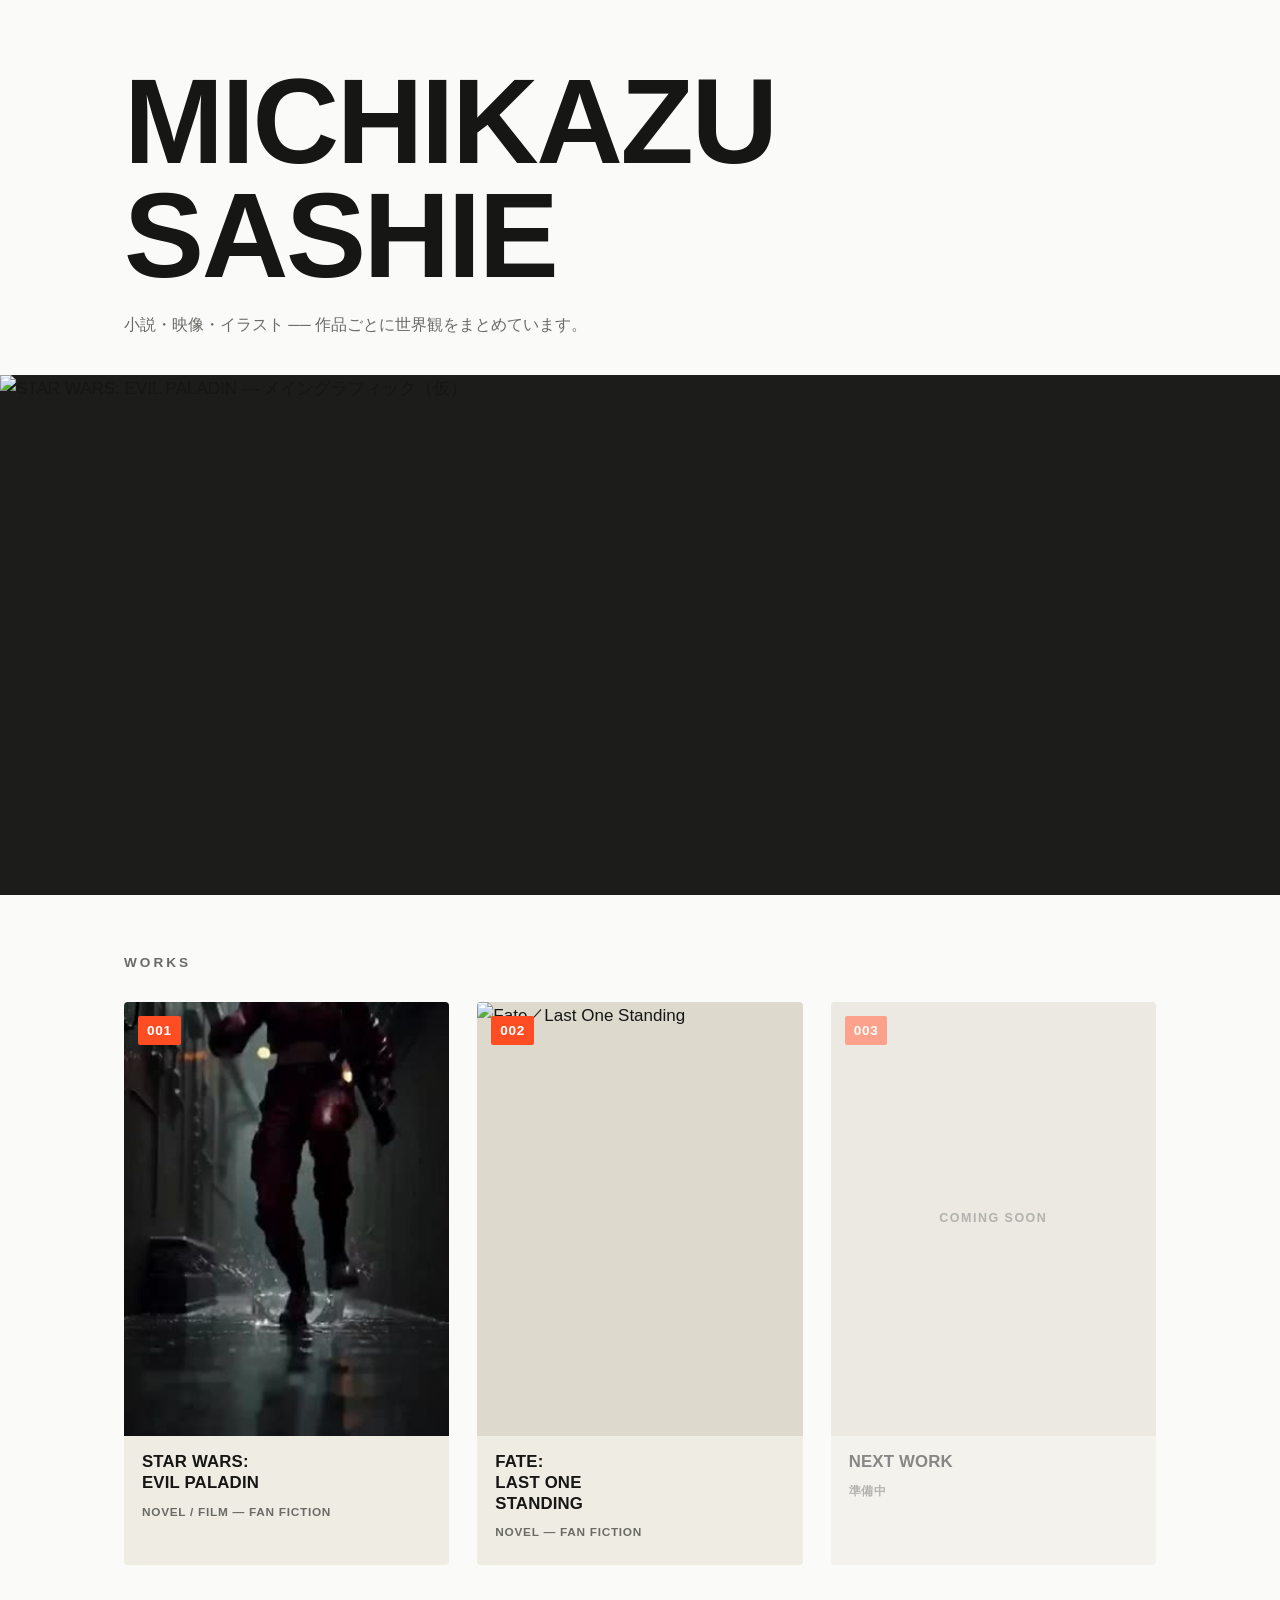
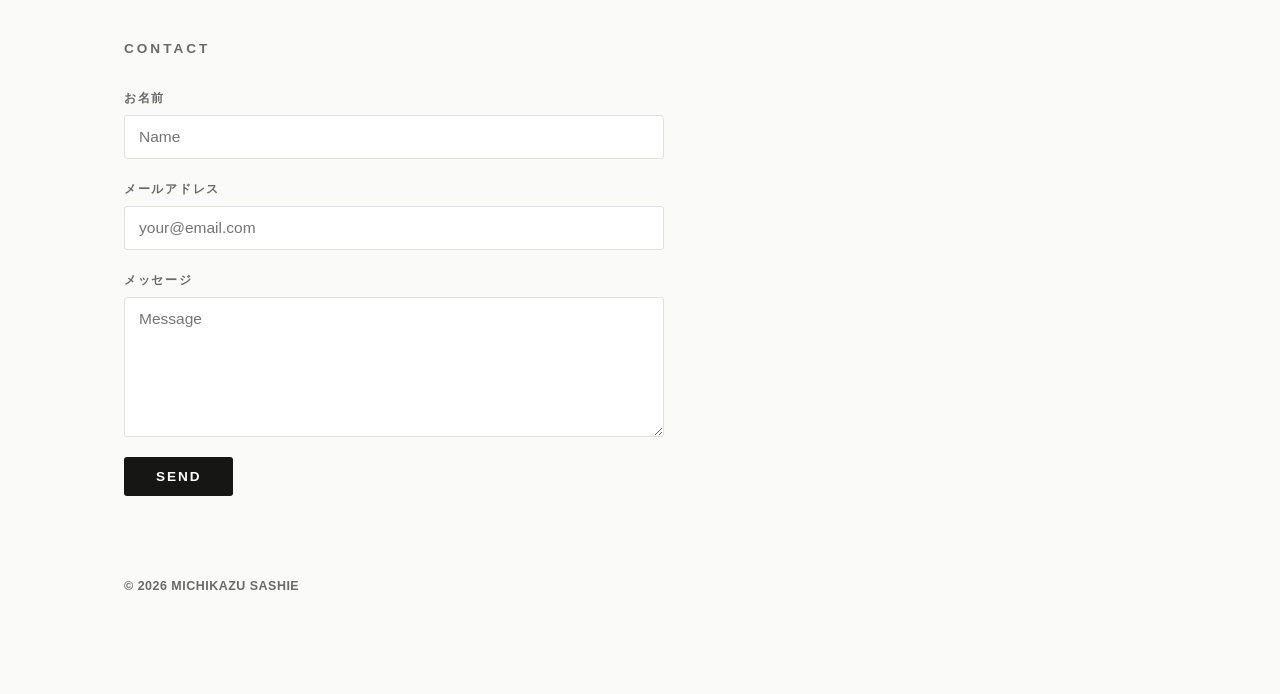
==== index.html @ 1772a20f "Add files via upload" ====
<!DOCTYPE html>
<html lang="ja">
<head>
<meta charset="UTF-8">
<meta name="viewport" content="width=device-width, initial-scale=1.0">
<title>MICHIKAZU SASHIE | 創作のページ</title>
<link rel="stylesheet" href="style.css">
</head>
<body>

  <div class="wrap wrap--top">
    <section class="hero">
      <h1 class="hero-name">MICHIKAZU<br>SASHIE</h1>
      <p class="hero-sub">小説・映像・イラスト ── 作品ごとに世界観をまとめています。</p>
    </section>
  </div>

  <div class="hero-banner">
    <img src="assets/hero-banner.png" alt="STAR WARS: EVIL PALADIN — メイングラフィック（仮）">
  </div>

  <div class="wrap wrap--bottom">
    <section class="works">
      <h2 class="section-title">WORKS</h2>

      <div class="work-grid">

        <a class="work-card" href="works/star-wars-evil-paladin/index.html">
          <span class="work-num">001</span>
          <div class="work-thumb">
            <img src="assets/work-star-wars-evil-paladin.jpg" alt="STAR WARS: EVIL PALADIN">
          </div>
          <div class="work-info">
            <h3 class="work-title">STAR WARS:<br>EVIL PALADIN</h3>
            <p class="work-tags">NOVEL / FILM — Fan Fiction</p>
          </div>
        </a>

        <a class="work-card" href="works/fate-no-one-out-of-twelve/index.html">
          <span class="work-num">002</span>
          <div class="work-thumb">
            <img src="works/fate-no-one-out-of-twelve/エミヤガワ　シノ.PNG" alt="Fate／Last One Standing">
          </div>
          <div class="work-info">
            <h3 class="work-title">FATE:<br>LAST ONE<br>STANDING</h3>
            <p class="work-tags">NOVEL — Fan Fiction</p>
          </div>
        </a>

        <div class="work-card is-placeholder">
          <span class="work-num">003</span>
          <div class="work-thumb work-thumb--empty">
            <span>COMING SOON</span>
          </div>
          <div class="work-info">
            <h3 class="work-title">NEXT WORK</h3>
            <p class="work-tags">準備中</p>
          </div>
        </div>

      </div>
    </section>

    <section class="contact">
      <h2 class="section-title">CONTACT</h2>
      <form class="contact-form" action="https://api.web3forms.com/submit" method="POST">
        <input type="hidden" name="access_key" value="4cd41e67-b5e9-4e5f-ba2a-5b95522fac04">
        <div class="cf-field">
          <label class="cf-label">お名前</label>
          <input class="cf-input" type="text" name="name" placeholder="Name" required>
        </div>
        <div class="cf-field">
          <label class="cf-label">メールアドレス</label>
          <input class="cf-input" type="email" name="email" placeholder="your@email.com" required>
        </div>
        <div class="cf-field">
          <label class="cf-label">メッセージ</label>
          <textarea class="cf-input cf-textarea" name="message" placeholder="Message" required></textarea>
        </div>
        <button class="cf-submit" type="submit">SEND</button>
      </form>
    </section>

    <footer class="site-footer">
      &copy; 2026 MICHIKAZU SASHIE
    </footer>
  </div>

</body>
</html>
---- style.css ----
:root {
  --bg: #fafaf8;
  --text: #161614;
  --muted: #6b6b66;
  --line: #e3e1da;
  --accent: #ff4d23;
  --max-width: 1080px;
}

* {
  box-sizing: border-box;
}

body {
  margin: 0;
  background: var(--bg);
  color: var(--text);
  font-family: "Hiragino Sans", "Noto Sans JP", "Helvetica Neue", Arial, sans-serif;
  line-height: 1.7;
  font-size: 17px;
}

.wrap {
  max-width: var(--max-width);
  margin: 0 auto;
  padding: 0 24px;
}

.wrap--top {
  padding-top: 40px;
}

.wrap--bottom {
  padding-bottom: 96px;
}

/* ---- hero ---- */

.hero {
  padding: 24px 0 36px;
}

.hero-name {
  margin: 0 0 20px;
  font-weight: 900;
  font-size: clamp(2.8rem, 11vw, 7.5rem);
  line-height: 0.95;
  letter-spacing: -0.02em;
  text-transform: uppercase;
}

.hero-sub {
  margin: 0;
  max-width: 480px;
  color: var(--muted);
  font-size: 0.98rem;
}

.hero-banner {
  width: 100%;
  height: clamp(260px, 46vw, 520px);
  overflow: hidden;
  background: #1c1c1a;
}

.hero-banner img {
  width: 100%;
  height: 100%;
  object-fit: cover;
  display: block;
}

/* ---- works ---- */

.works {
  padding-top: 56px;
}

.section-title {
  margin: 0 0 28px;
  font-size: 0.85rem;
  font-weight: 700;
  letter-spacing: 0.22em;
  color: var(--muted);
}

.work-grid {
  display: grid;
  grid-template-columns: repeat(auto-fill, minmax(240px, 1fr));
  gap: 28px;
}

.work-card {
  position: relative;
  display: block;
  text-decoration: none;
  color: var(--text);
  border-radius: 4px;
  overflow: hidden;
  background: #efece4;
  transition: transform 0.25s ease, box-shadow 0.25s ease;
}

a.work-card:hover {
  transform: translateY(-4px);
  box-shadow: 0 14px 28px rgba(0, 0, 0, 0.12);
}

.work-num {
  position: absolute;
  top: 14px;
  left: 14px;
  z-index: 2;
  font-weight: 900;
  font-size: 0.85rem;
  letter-spacing: 0.05em;
  color: #fff;
  background: var(--accent);
  padding: 3px 9px;
  border-radius: 2px;
}

.work-thumb {
  aspect-ratio: 3 / 4;
  background: #ddd9cd;
  overflow: hidden;
}

.work-thumb img {
  width: 100%;
  height: 100%;
  object-fit: cover;
  display: block;
}

.work-thumb--empty {
  display: flex;
  align-items: center;
  justify-content: center;
  color: var(--muted);
  font-size: 0.78rem;
  font-weight: 700;
  letter-spacing: 0.12em;
}

.work-info {
  padding: 16px 18px 22px;
}

.work-title {
  font-size: 1.05rem;
  font-weight: 800;
  line-height: 1.25;
  margin: 0 0 8px;
  text-transform: uppercase;
  letter-spacing: 0.01em;
}

.work-tags {
  margin: 0;
  font-size: 0.74rem;
  font-weight: 600;
  color: var(--muted);
  letter-spacing: 0.06em;
  text-transform: uppercase;
}

.work-card.is-placeholder {
  opacity: 0.5;
  cursor: default;
}

/* ---- contact ---- */

.contact {
  padding-top: 72px;
}

.contact-form {
  max-width: 540px;
  display: flex;
  flex-direction: column;
  gap: 20px;
}

.cf-field {
  display: flex;
  flex-direction: column;
  gap: 6px;
}

.cf-label {
  font-size: 0.78rem;
  font-weight: 700;
  letter-spacing: 0.14em;
  text-transform: uppercase;
  color: var(--muted);
}

.cf-input {
  width: 100%;
  padding: 12px 14px;
  font-family: inherit;
  font-size: 0.97rem;
  background: #fff;
  border: 1.5px solid var(--line);
  border-radius: 3px;
  outline: none;
  transition: border-color 0.2s;
}

.cf-input:focus {
  border-color: var(--text);
}

.cf-textarea {
  resize: vertical;
  min-height: 140px;
}

.cf-submit {
  align-self: flex-start;
  padding: 12px 32px;
  background: var(--text);
  color: #fff;
  font-family: inherit;
  font-size: 0.85rem;
  font-weight: 800;
  letter-spacing: 0.14em;
  text-transform: uppercase;
  border: none;
  border-radius: 3px;
  cursor: pointer;
  transition: background 0.2s;
}

.cf-submit:hover {
  background: var(--accent);
}

footer.site-footer {
  margin-top: 80px;
  font-size: 0.78rem;
  font-weight: 600;
  letter-spacing: 0.04em;
  color: var(--muted);
}
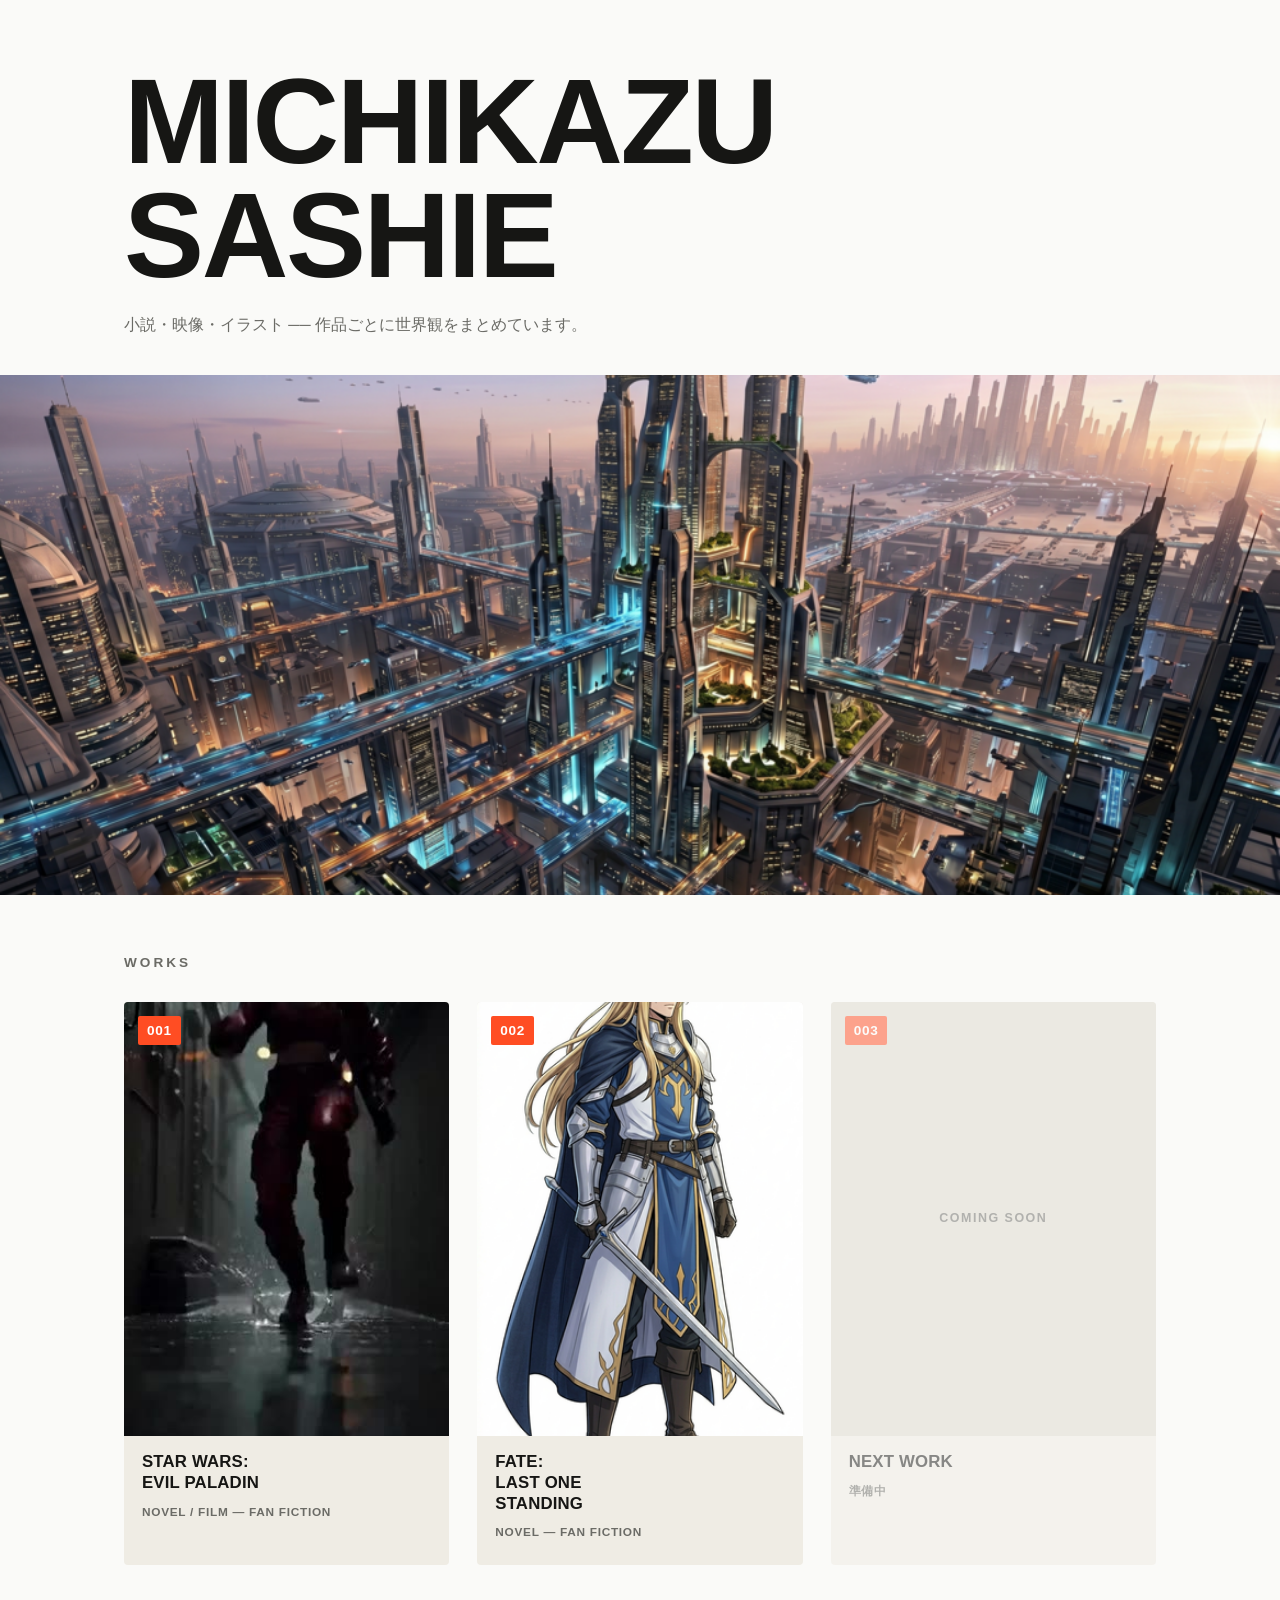
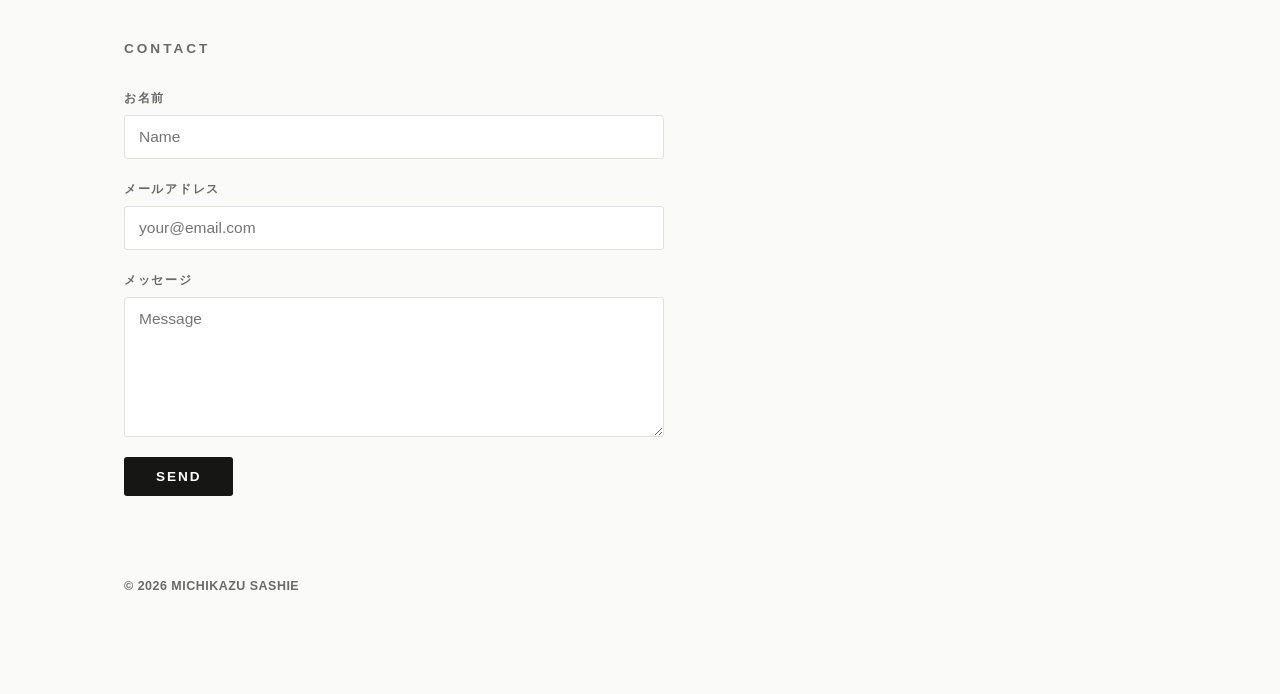
==== commit 1917b9af: "Add files via upload" ====
--- a/index.html
+++ b/index.html
@@ -16,7 +16,8 @@
   </div>
 
   <div class="hero-banner">
-    <img src="assets/hero-banner.png" alt="STAR WARS: EVIL PALADIN — メイングラフィック（仮）">
+    <img class="slide active" src="assets/slide1.png" alt="">
+    <img class="slide" src="assets/slide2.png" alt="">
   </div>
 
   <div class="wrap wrap--bottom">
@@ -39,7 +40,7 @@
         <a class="work-card" href="works/fate-no-one-out-of-twelve/index.html">
           <span class="work-num">002</span>
           <div class="work-thumb">
-            <img src="works/fate-no-one-out-of-twelve/エミヤガワ　シノ.PNG" alt="Fate／Last One Standing">
+            <img src="assets/work-fate.png" alt="Fate／Last One Standing">
           </div>
           <div class="work-info">
             <h3 class="work-title">FATE:<br>LAST ONE<br>STANDING</h3>
@@ -86,5 +87,14 @@
     </footer>
   </div>
 
+<script>
+const slides = document.querySelectorAll('.hero-banner .slide');
+let cur = 0;
+setInterval(() => {
+  slides[cur].classList.remove('active');
+  cur = (cur + 1) % slides.length;
+  slides[cur].classList.add('active');
+}, 2000);
+</script>
 </body>
 </html>
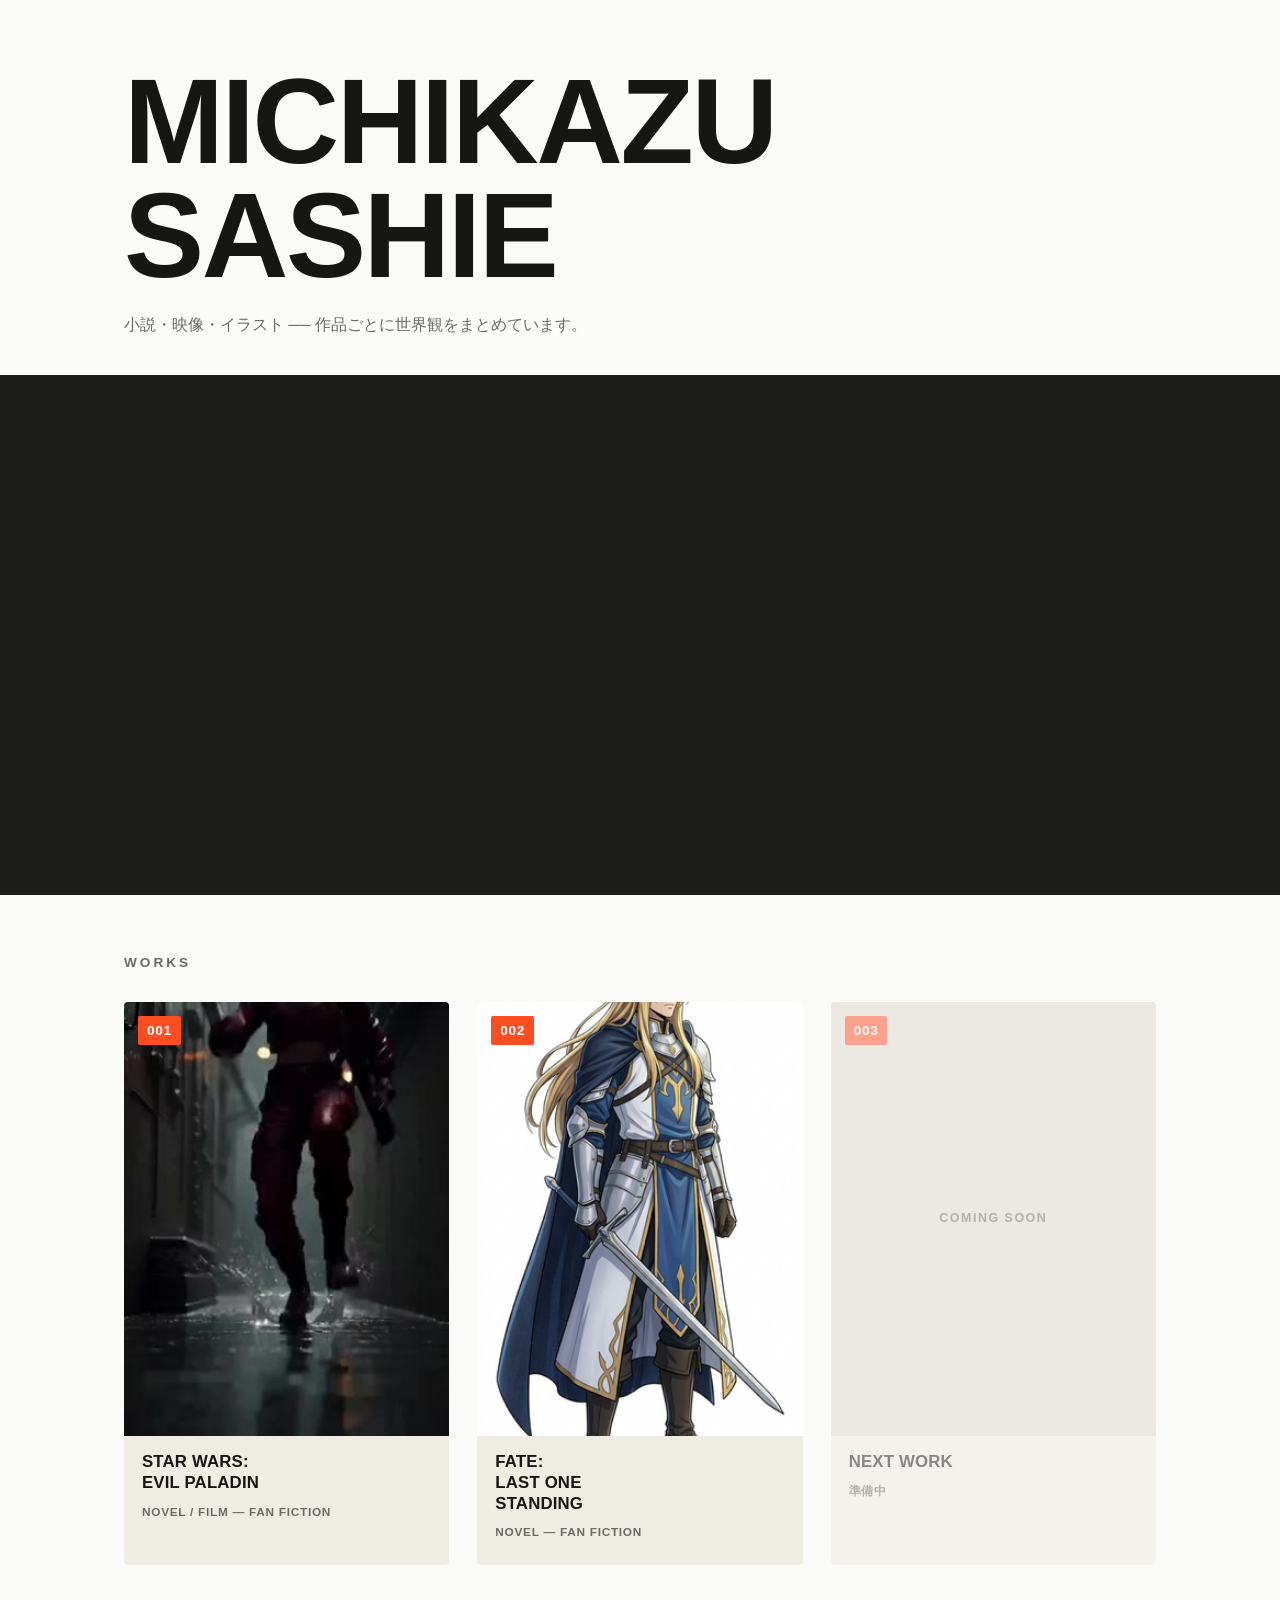
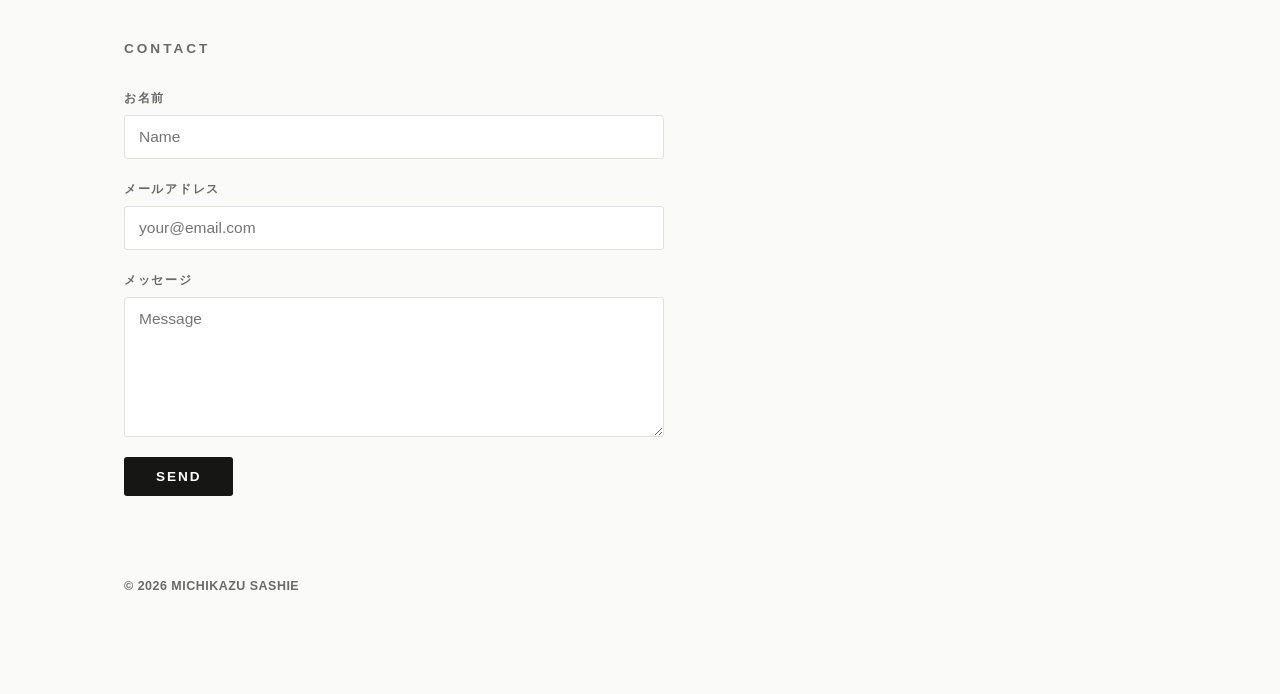
==== commit ba97f30b: "Add files via upload" ====
--- a/index.html
+++ b/index.html
@@ -16,8 +16,8 @@
   </div>
 
   <div class="hero-banner">
-    <img class="slide active" src="assets/slide1.png" alt="">
-    <img class="slide" src="assets/slide2.png" alt="">
+    <img class="slide slide1" src="assets/slide1.png" alt="">
+    <img class="slide slide2" src="assets/slide2.png" alt="">
   </div>
 
   <div class="wrap wrap--bottom">
@@ -87,14 +87,5 @@
     </footer>
   </div>
 
-<script>
-const slides = document.querySelectorAll('.hero-banner .slide');
-let cur = 0;
-setInterval(() => {
-  slides[cur].classList.remove('active');
-  cur = (cur + 1) % slides.length;
-  slides[cur].classList.add('active');
-}, 2000);
-</script>
 </body>
 </html>
--- a/style.css
+++ b/style.css
@@ -57,17 +57,35 @@
 }
 
 .hero-banner {
+  position: relative;
   width: 100%;
   height: clamp(260px, 46vw, 520px);
   overflow: hidden;
   background: #1c1c1a;
 }
 
-.hero-banner img {
+.hero-banner .slide {
+  position: absolute;
+  top: 0;
+  left: 0;
   width: 100%;
   height: 100%;
   object-fit: cover;
   display: block;
+  opacity: 0;
+  animation: slide-fade 4s infinite;
+}
+
+.hero-banner .slide2 {
+  animation-delay: 2s;
+}
+
+@keyframes slide-fade {
+  0%   { opacity: 0; }
+  8%   { opacity: 1; }
+  42%  { opacity: 1; }
+  50%  { opacity: 0; }
+  100% { opacity: 0; }
 }
 
 /* ---- works ---- */
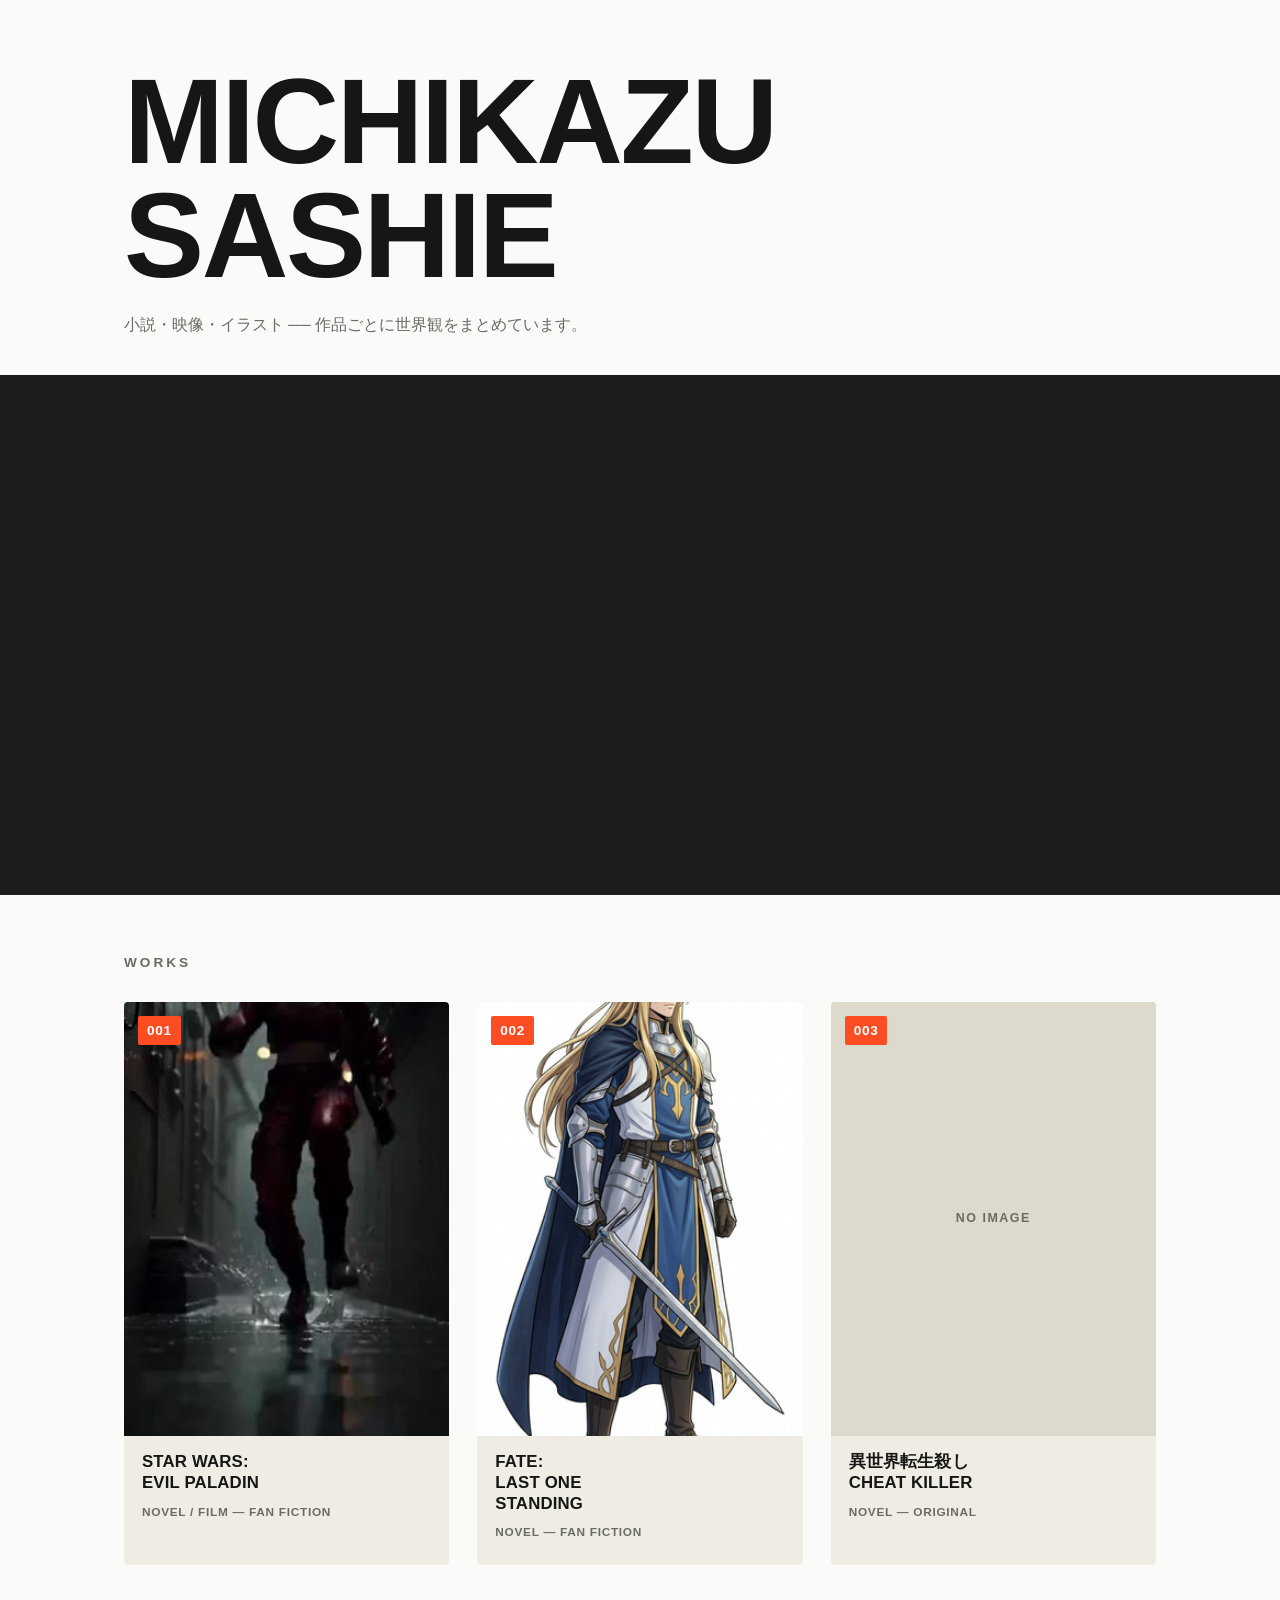
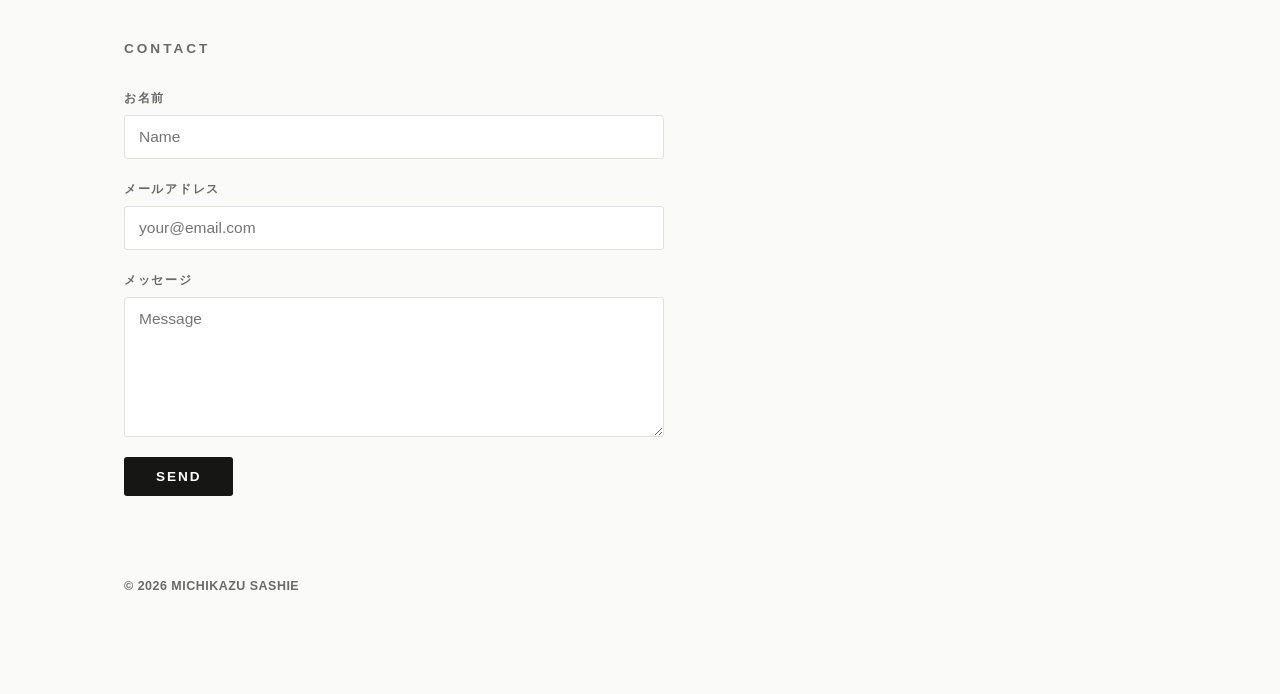
==== commit ee93daff: "3作目「異世界転生殺し」のLPページを追加し、ポータルサイトに接続" ====
--- a/index.html
+++ b/index.html
@@ -37,7 +37,7 @@
           </div>
         </a>
 
-        <a class="work-card" href="works/fate-no-one-out-of-twelve/index.html">
+        <a class="work-card" href="works/fate-no-one-out-of-twelve/fate/index.html">
           <span class="work-num">002</span>
           <div class="work-thumb">
             <img src="assets/work-fate.png" alt="Fate／Last One Standing">
@@ -48,16 +48,16 @@
           </div>
         </a>
 
-        <div class="work-card is-placeholder">
+        <a class="work-card" href="works/isekai-tensei-goroshi/index.html">
           <span class="work-num">003</span>
           <div class="work-thumb work-thumb--empty">
-            <span>COMING SOON</span>
+            <span>NO IMAGE</span>
           </div>
           <div class="work-info">
-            <h3 class="work-title">NEXT WORK</h3>
-            <p class="work-tags">準備中</p>
+            <h3 class="work-title">異世界転生殺し<br>CHEAT KILLER</h3>
+            <p class="work-tags">NOVEL — Original</p>
           </div>
-        </div>
+        </a>
 
       </div>
     </section>
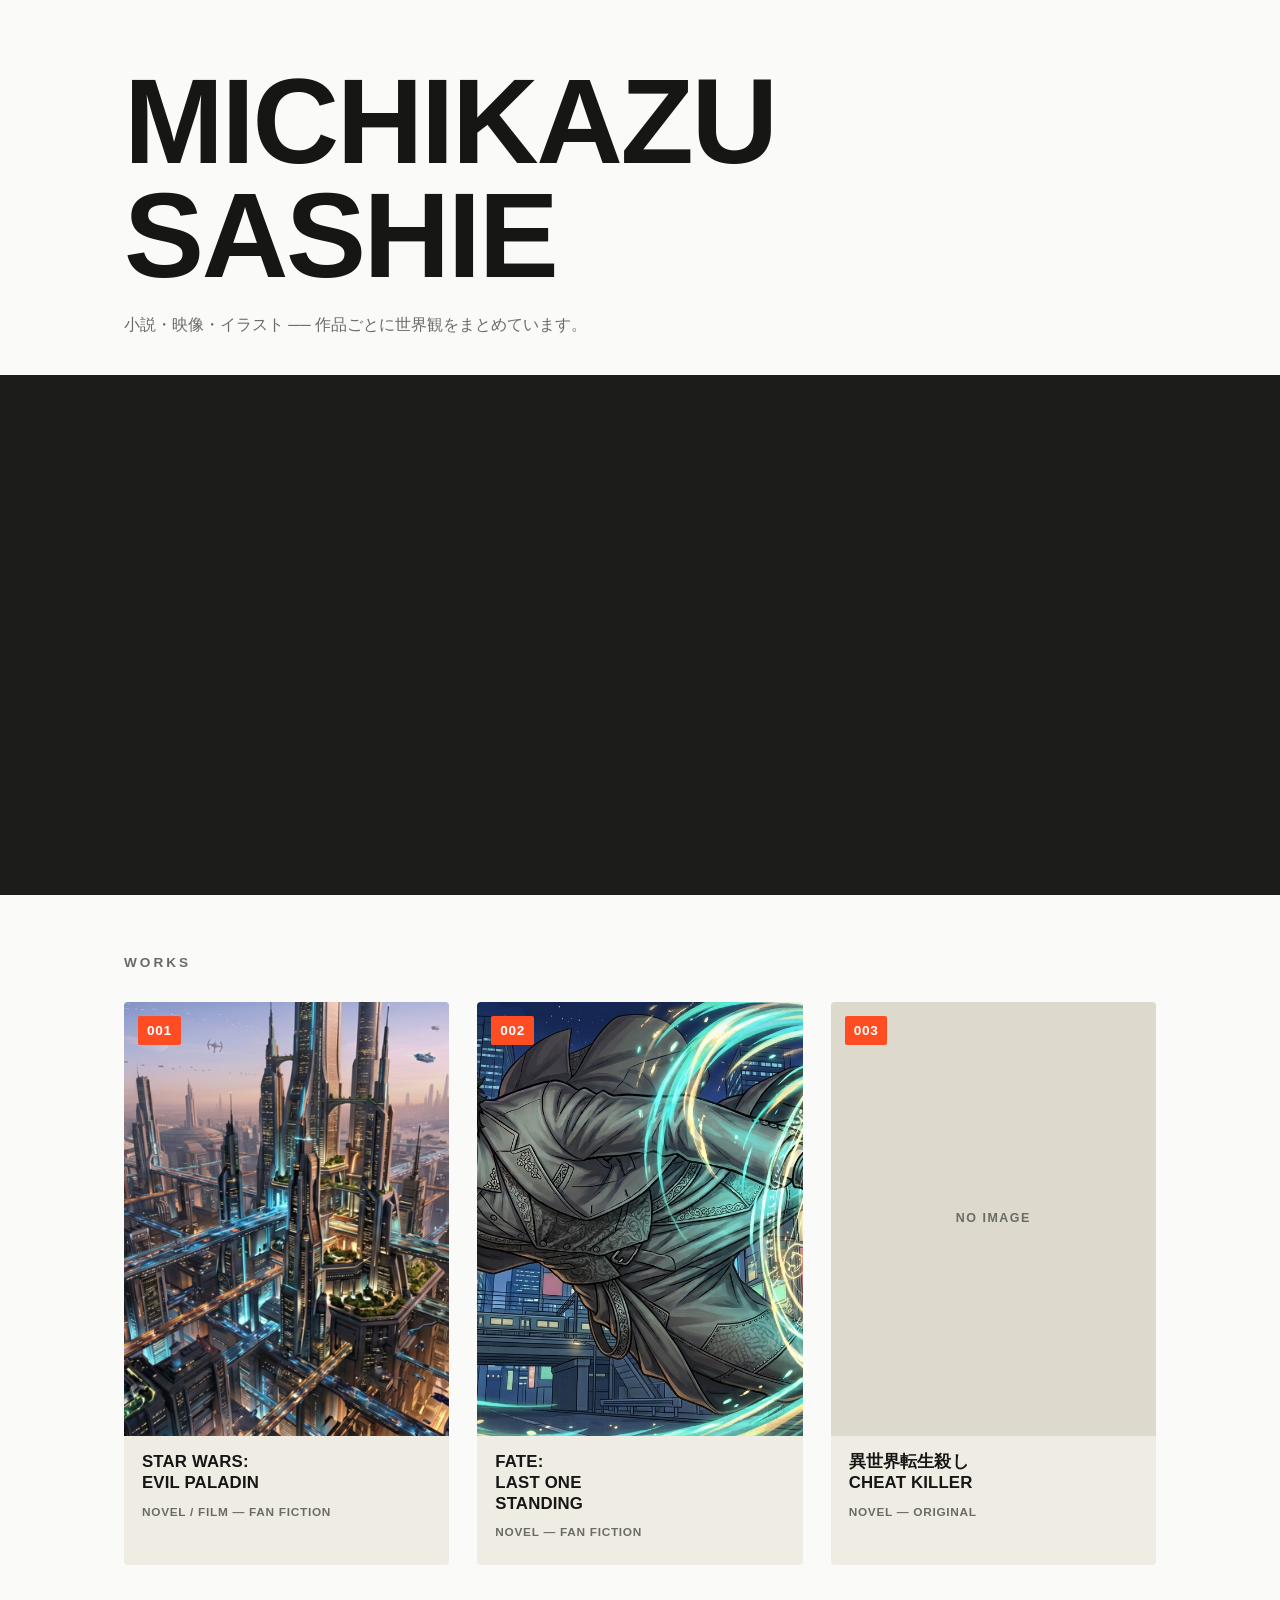
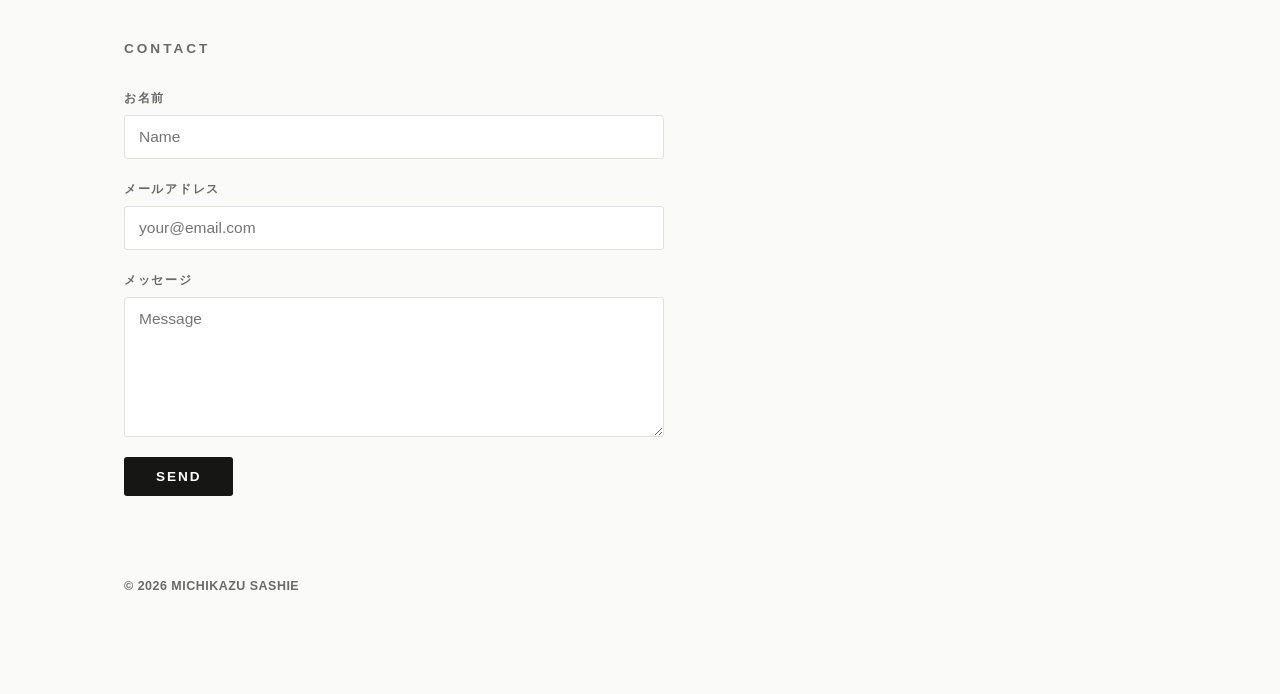
==== commit c1e15503: "Update work card thumbnails to slideshow images" ====
--- a/index.html
+++ b/index.html
@@ -29,7 +29,7 @@
         <a class="work-card" href="works/star-wars-evil-paladin/index.html">
           <span class="work-num">001</span>
           <div class="work-thumb">
-            <img src="assets/work-star-wars-evil-paladin.jpg" alt="STAR WARS: EVIL PALADIN">
+            <img src="assets/slide1.png" alt="STAR WARS: EVIL PALADIN">
           </div>
           <div class="work-info">
             <h3 class="work-title">STAR WARS:<br>EVIL PALADIN</h3>
@@ -40,7 +40,7 @@
         <a class="work-card" href="works/fate-no-one-out-of-twelve/fate/index.html">
           <span class="work-num">002</span>
           <div class="work-thumb">
-            <img src="assets/work-fate.png" alt="Fate／Last One Standing">
+            <img src="assets/slide2.png" alt="Fate／Last One Standing">
           </div>
           <div class="work-info">
             <h3 class="work-title">FATE:<br>LAST ONE<br>STANDING</h3>
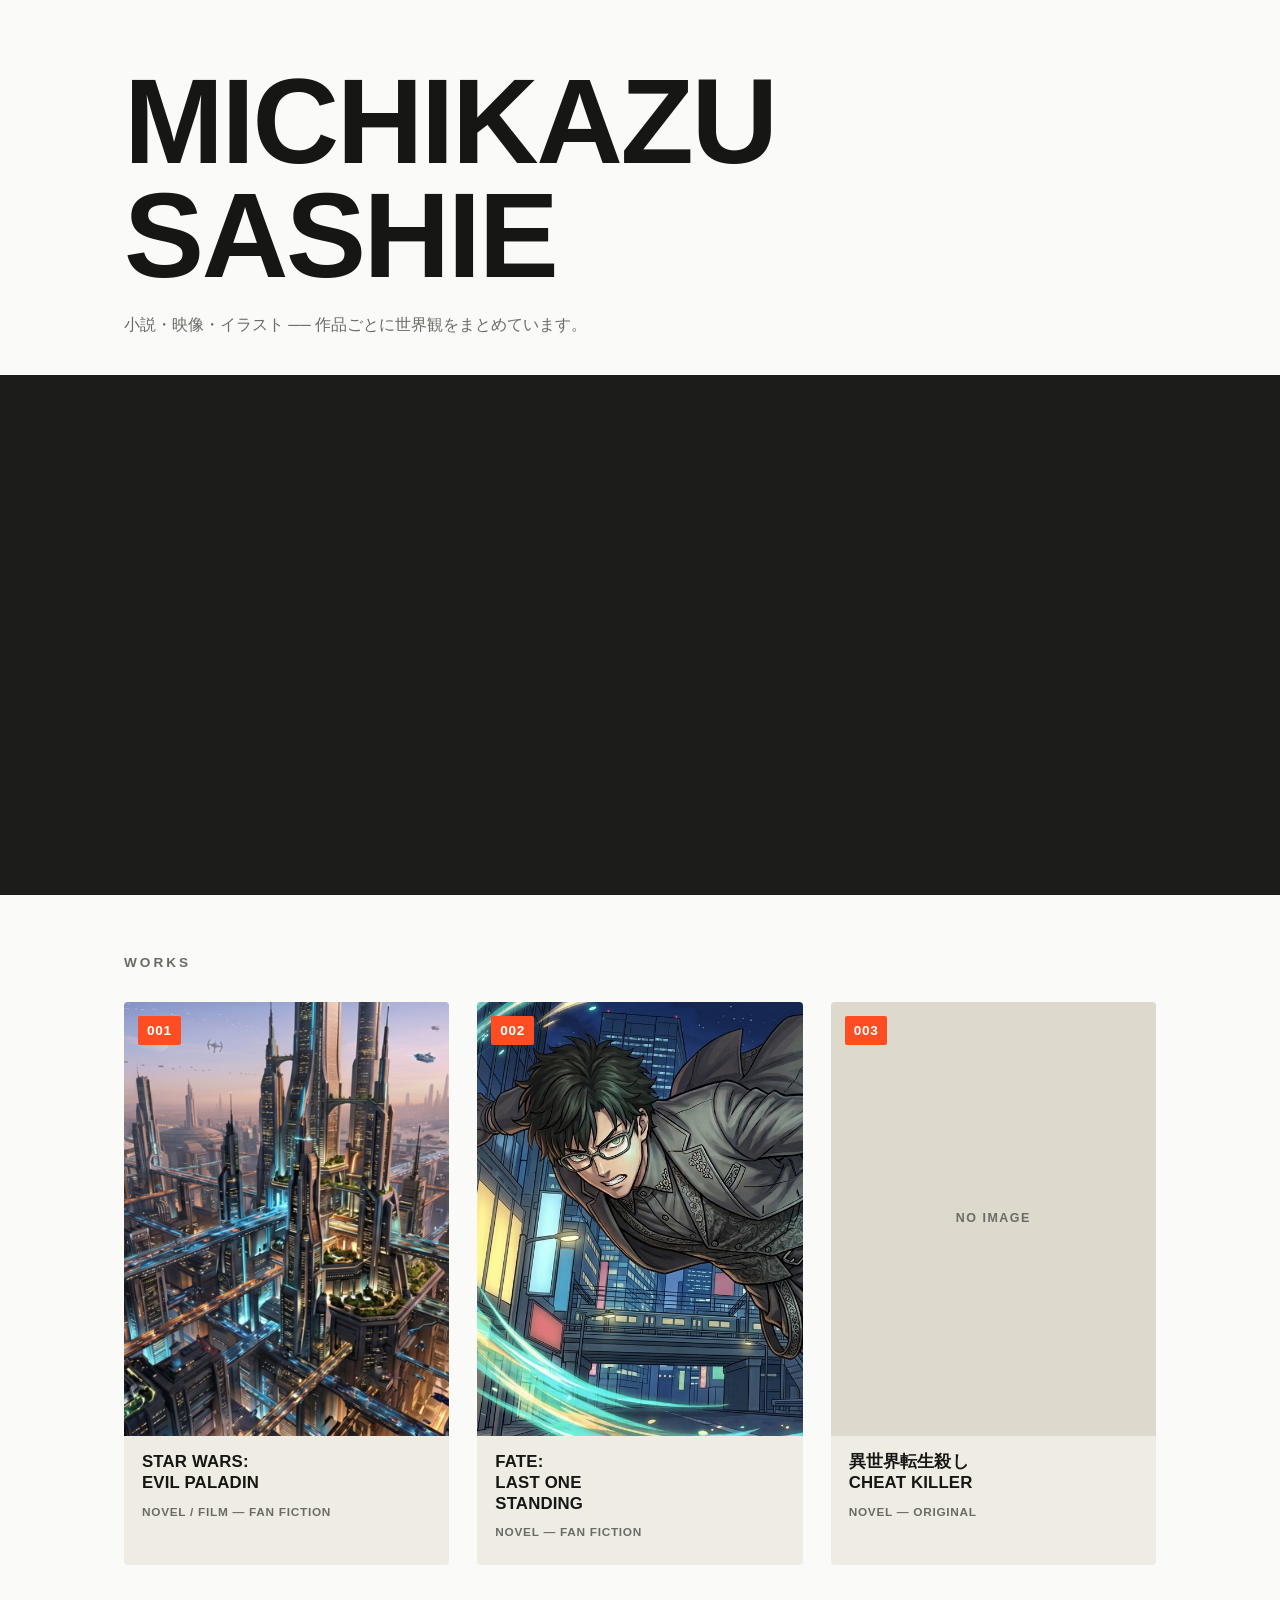
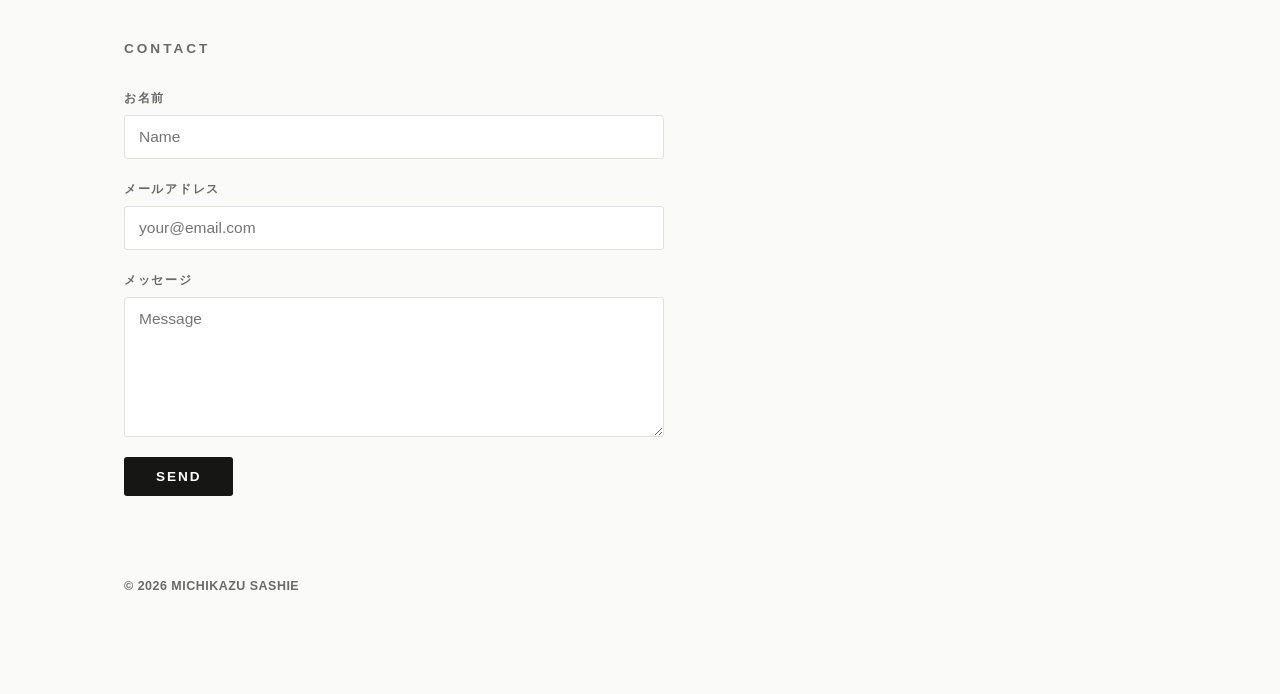
==== commit 81976325: "Update index.html" ====
--- a/index.html
+++ b/index.html
@@ -40,7 +40,7 @@
         <a class="work-card" href="works/fate-no-one-out-of-twelve/fate/index.html">
           <span class="work-num">002</span>
           <div class="work-thumb">
-            <img src="assets/slide2.png" alt="Fate／Last One Standing">
+            <img src="assets/slide2.png" alt="Fate／Last One Standing" style="object-position: 12% center;">
           </div>
           <div class="work-info">
             <h3 class="work-title">FATE:<br>LAST ONE<br>STANDING</h3>
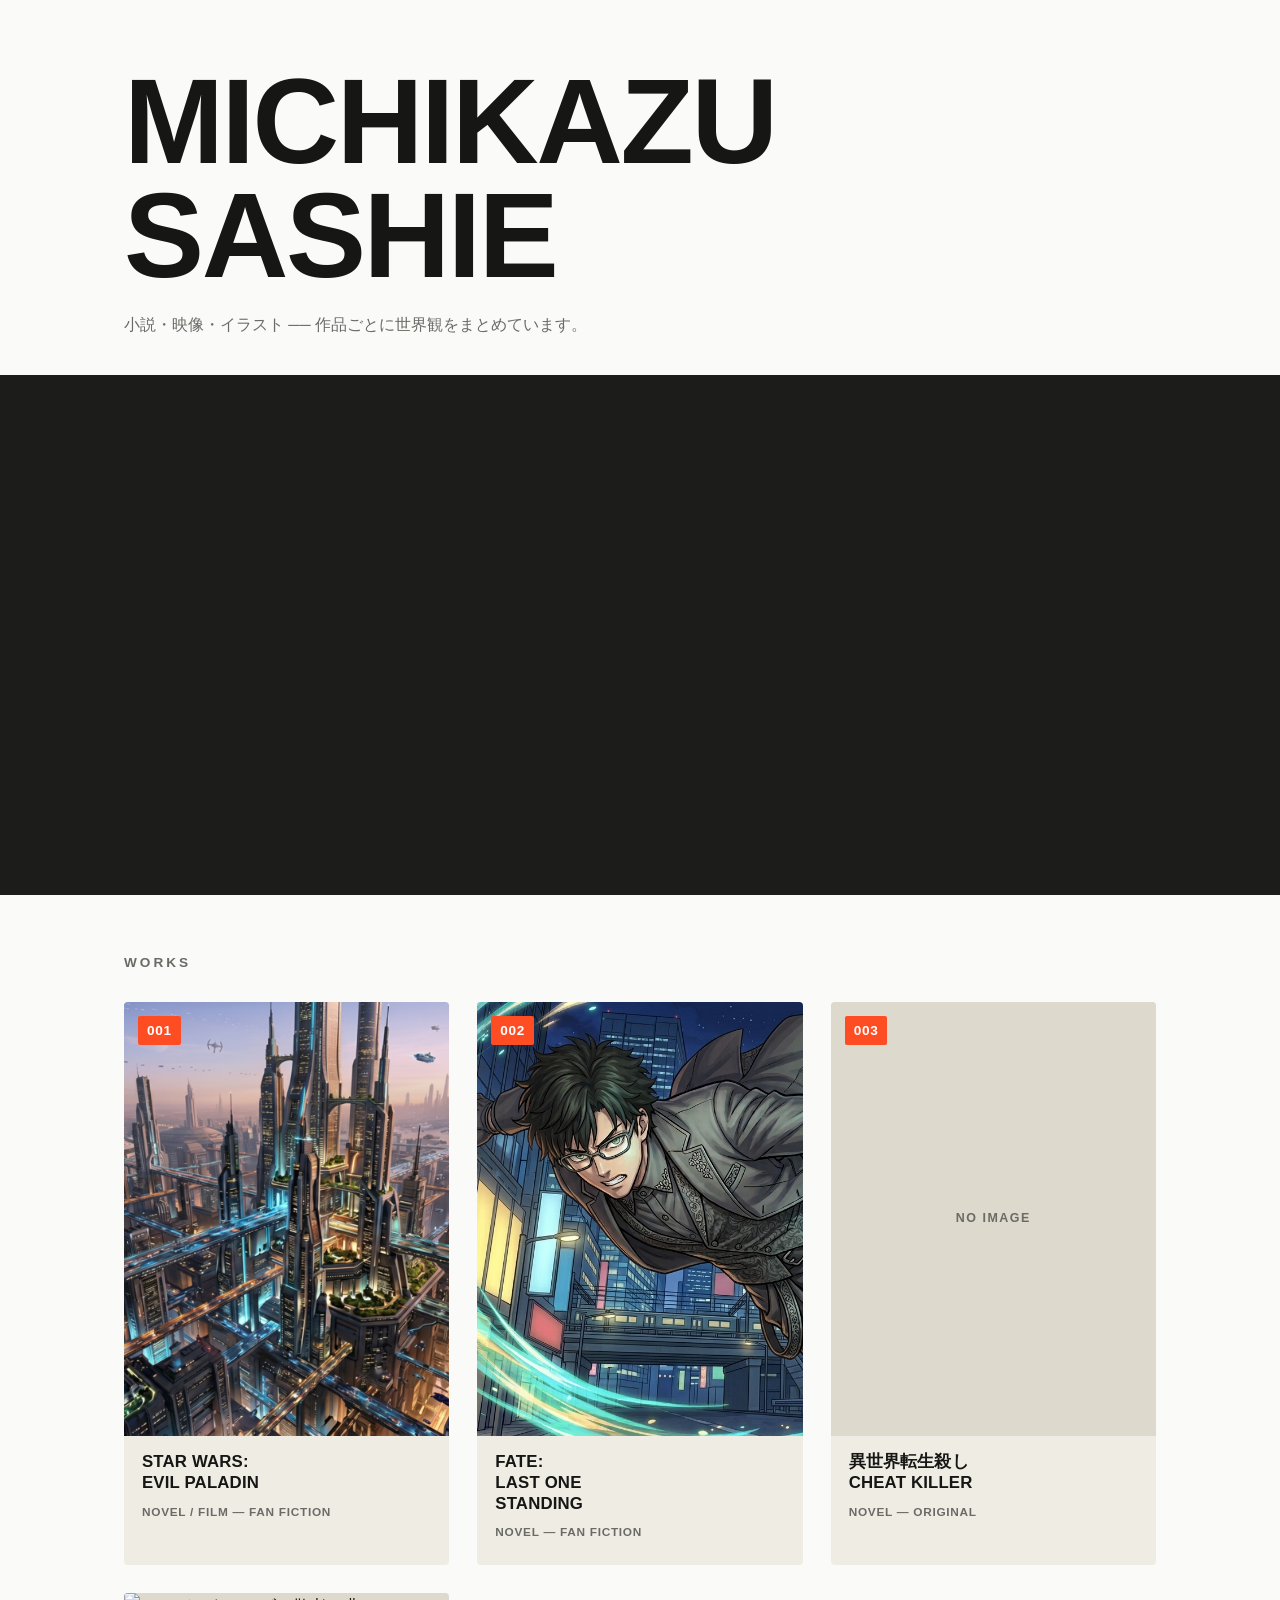
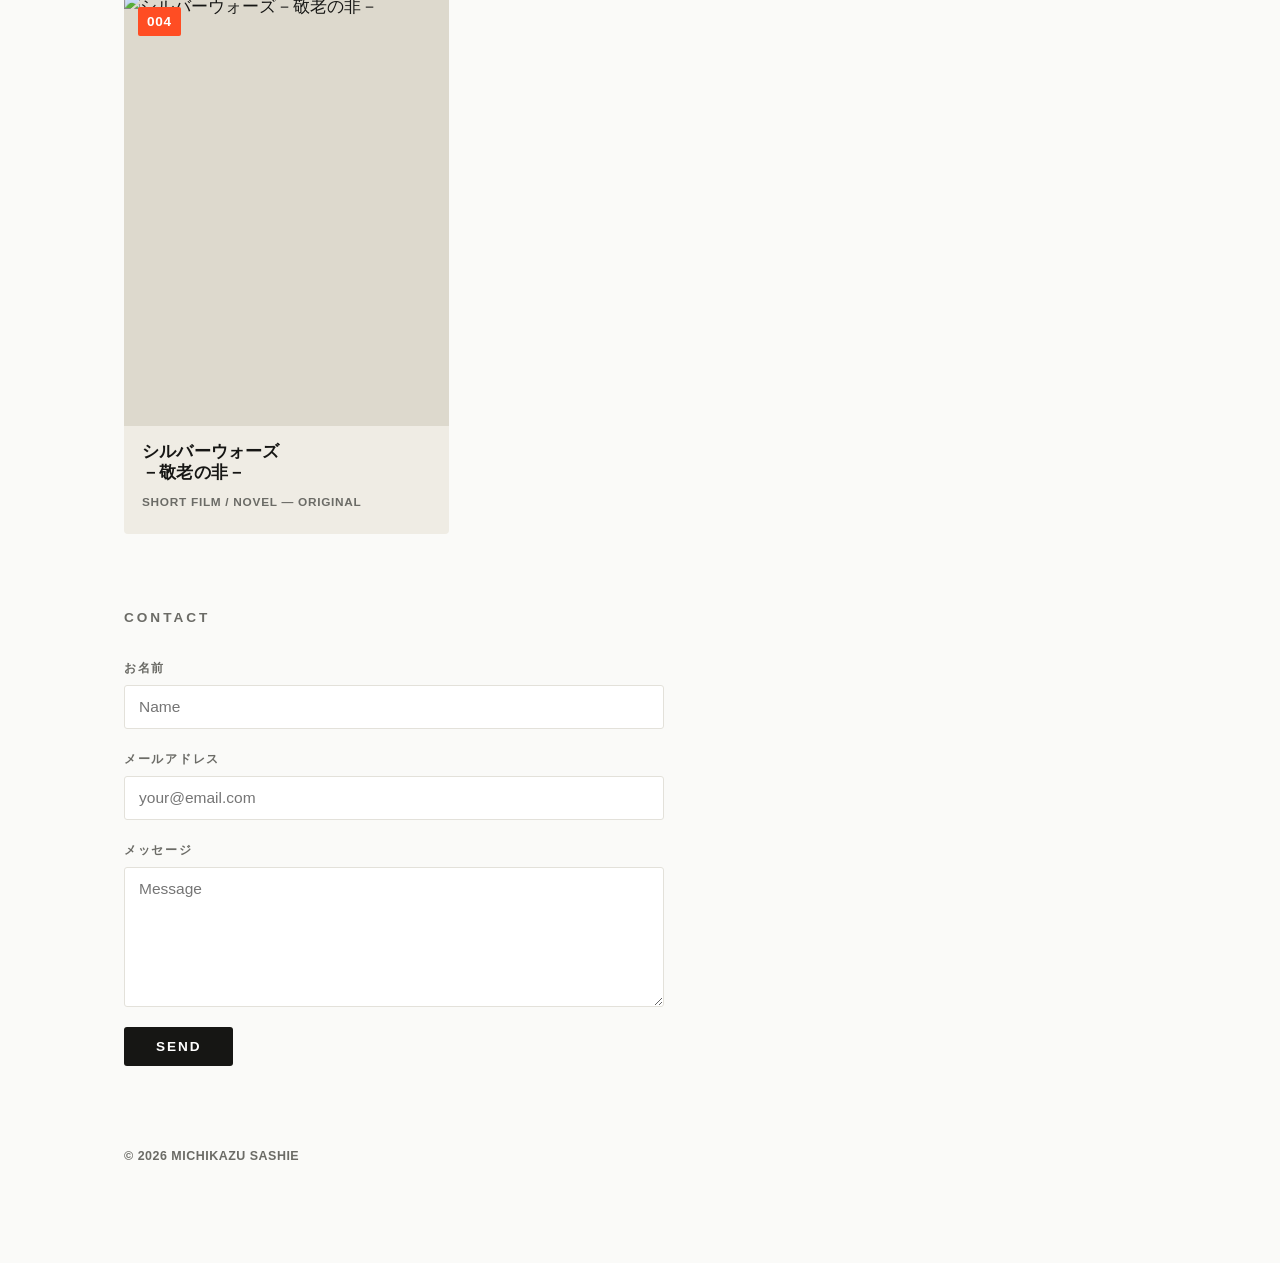
==== commit d7cdeb6b: "新作品「シルバーウォーズ」(004)をポータルに追加" ====
--- a/index.html
+++ b/index.html
@@ -59,6 +59,17 @@
           </div>
         </a>
 
+        <a class="work-card" href="works/silver-wars/index.html">
+          <span class="work-num">004</span>
+          <div class="work-thumb">
+            <img src="assets/work-silver-wars.jpg" alt="シルバーウォーズ－敬老の非－">
+          </div>
+          <div class="work-info">
+            <h3 class="work-title">シルバーウォーズ<br>－敬老の非－</h3>
+            <p class="work-tags">SHORT FILM / NOVEL — Original</p>
+          </div>
+        </a>
+
       </div>
     </section>
 
